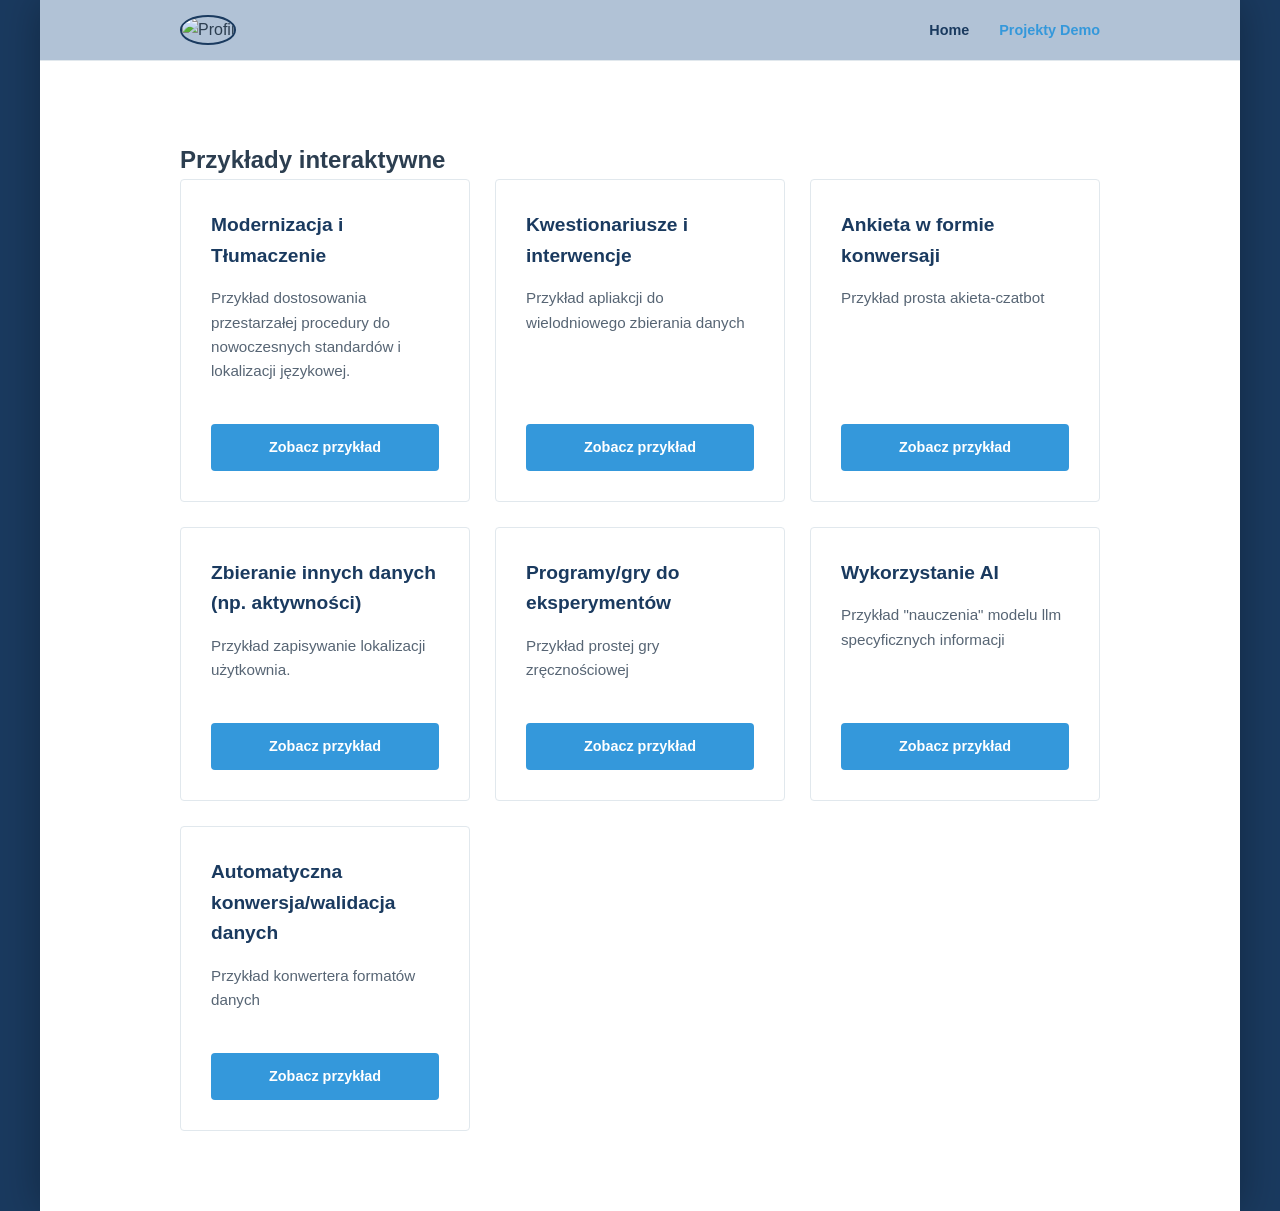
==== demo.html @ 989dee90 "Projekt ankiety - start" ====
<!DOCTYPE html>
<html lang="pl">
<head>
    <meta charset="UTF-8">
    <meta name="viewport" content="width=device-width, initial-scale=1.0">
    <title>Projekty Demo</title>
    <link rel="stylesheet" href="style.css">
</head>
<body class="lang-pl">
    <div class="page-wrapper">
        <nav class="navbar">
            <div class="nav-container">
                <div class="nav-profile"><img src="https://via.placeholder.com/40" alt="Profil"></div>
                <div class="nav-right">
                    <ul class="nav-links">
                        <li><a href="index.html#home"><span class="pl">Home</span><span class="en">Home</span></a></li>
                        <li><a href="demo.html" class="active"><span class="pl">Projekty Demo</span><span class="en">Demo Projects</span></a></li>
                    </ul>
                </div>
            </div>
        </nav>

        <section class="section">
            <div class="container">
                <h1><span class="pl">Przykłady interaktywne</span><span class="en">Interactive Examples</span></h1>
                <div class="demo-grid">
                    <div class="demo-card">
                        <h3><span class="pl">Modernizacja i Tłumaczenie</span><span class="en">Modernization & Translation</span></h3>
                        <p><span class="pl">Przykład dostosowania przestarzałej procedury do nowoczesnych standardów i lokalizacji językowej.</span>
                           <span class="en">Example of adapting an outdated procedure to modern standards and language localization.</span></p>
                        <a href="demo/app1.html" class="btn-primary"><span class="pl">Zobacz przykład</span><span class="en">View Comparison</span></a>
                    </div>
                    <div class="demo-card">
                        <h3><span class="pl">Kwestionariusze i interwencje</span><span class="en">Modernization & Translation</span></h3>
                        <p><span class="pl">Przykład apliakcji do wielodniowego zbierania danych </span>
                           <span class="en">Example of adapting an outdated procedure to modern standards and language localization.</span></p>
                        <a href="demo/app6.html" class="btn-primary"><span class="pl">Zobacz przykład</span><span class="en">View Comparison</span></a>
                    </div>
                    <div class="demo-card">
                        <h3><span class="pl">Ankieta w formie konwersaji</span><span class="en">Modernization & Translation</span></h3>
                        <p><span class="pl">Przykład prosta akieta-czatbot </span>
                           <span class="en">Example of adapting an outdated procedure to modern standards and language localization.</span></p>
                        <a href="demo/app7.html" class="btn-primary"><span class="pl">Zobacz przykład</span><span class="en">View Comparison</span></a>
                    </div>
                    <div class="demo-card">
                        <h3><span class="pl">Zbieranie innych danych (np. aktywności)</span><span class="en">Modernization & Translation</span></h3>
                        <p><span class="pl">Przykład zapisywanie lokalizacji użytkownia.</span>
                           <span class="en">Example of adapting an outdated procedure to modern standards and language localization.</span></p>
                        <a href="demo/app2.html" class="btn-primary"><span class="pl">Zobacz przykład</span><span class="en">View Comparison</span></a>
                    </div>
                    <div class="demo-card">
                        <h3><span class="pl">Programy/gry do eksperymentów</span><span class="en">Modernization & Translation</span></h3>
                        <p><span class="pl">Przykład prostej gry zręcznościowej </span>
                           <span class="en">Example of adapting an outdated procedure to modern standards and language localization.</span></p>
                        <a href="demo/app5.html" class="btn-primary"><span class="pl">Zobacz przykład</span><span class="en">View Comparison</span></a>
                    </div>
                        <div class="demo-card">
                        <h3><span class="pl">Wykorzystanie AI</span><span class="en">Modernization & Translation</span></h3>
                        <p><span class="pl">Przykład "nauczenia" modelu llm specyficznych informacji</span>
                           <span class="en">Example of adapting an outdated procedure to modern standards and language localization.</span></p>
                        <a href="demo/app3.html" class="btn-primary"><span class="pl">Zobacz przykład</span><span class="en">View Comparison</span></a>
                    </div>
                    <div class="demo-card">
                        <h3><span class="pl">Automatyczna konwersja/walidacja danych</span><span class="en">Modernization & Translation</span></h3>
                        <p><span class="pl">Przykład konwertera formatów danych </span>
                           <span class="en">Example of adapting an outdated procedure to modern standards and language localization.</span></p>
                        <a href="demo/app4.html" class="btn-primary"><span class="pl">Zobacz przykład</span><span class="en">View Comparison</span></a>
                    </div>

                    <!-- Powtórz karty dla pozostałych 5 aplikacji -->
                </div>
            </div>
        </section>
    </div>
    <script src="script.js"></script>
</body>
</html>
---- style.css ----
:root {
    --primary-blue: #1a3a5f;
    --light-blue: #f0f7ff;
    --accent-blue: #3498db;
    --text-dark: #2c3e50;
    --text-light: #ffffff;
    --bg-page: #ffffff;
    --border-color: #e1e8ed;
}

* {
    margin: 0;
    padding: 0;
    box-sizing: border-box;
}

body {
    font-family: 'Inter', sans-serif;
    color: var(--text-dark);
    line-height: 1.6;
    background-color: var(--primary-blue);
    scroll-behavior: smooth;
}

.page-wrapper {
    max-width: 1200px;
    margin: 0 auto;
    background-color: var(--bg-page);
    min-height: 100vh;
    box-shadow: 0 0 40px rgba(0,0,0,0.3);
    position: relative;
}

.container {
    max-width: 1000px;
    margin: 0 auto;
    padding: 0 40px;
}

.section {
    padding: 80px 0;
}

.navbar {
    position: sticky;
    top: 0;
    width: 100%;
    background: #b1c2d6;

    border-bottom: 1px solid var(--border-color);
    z-index: 1000;
}

.nav-container {
    max-width: 1000px;
    margin: 0 auto;
    display: flex;
    justify-content: space-between;
    align-items: center;
    padding: 15px 40px;
}

.nav-profile img {
    border-radius: 50%;
    border: 2px solid var(--primary-blue);
    width: 50px;
    height: 50px;
}

.nav-links {
    display: flex;
    list-style: none;
    gap: 30px;
}

.nav-links a {
    text-decoration: none;
    color: var(--primary-blue);
    font-weight: 600;
    font-size: 0.9rem;
    transition: color 0.3s;
}

.nav-links a:hover, .nav-links a.active {
    color: var(--accent-blue);
}

.hero h1, .demo-hero h1 {
    font-size: 2.5rem;
    color: var(--primary-blue);
    margin-bottom: 20px;
}

.intro-text {
    font-size: 1.1rem;
    max-width: 700px;
    color: #576574;
}

.services {
    background-color: var(--light-blue);
}

.services h2 {
    margin-bottom: 40px;
    color: var(--primary-blue);
}

.services-grid {
    display: grid;
    grid-template-columns: repeat(auto-fit, minmax(300px, 1fr));
    gap: 30px;
}

.service-item h3 {
    color: var(--accent-blue);
    margin-bottom: 10px;
}

.timeline {
    position: relative;
    padding-left: 40px;
}

.timeline::before {
    content: '';
    position: absolute;
    left: 0;
    top: 0;
    width: 2px;
    height: 100%;
    background: var(--primary-blue);
}

.timeline-item {
    position: relative;
    display: flex;
    align-items: center;
    margin-bottom: 60px;
}

.timeline-img {
    position: absolute;
    left: -70px;
    background: white;
    padding: 5px;
}

.timeline-img img {
    width: 50px;
    height: 50px;
    object-fit: cover;
    border: 1px solid var(--border-color);
}

.timeline-content {
    background: white;
    padding: 0 20px;
}

.footer-grid {
    display: grid;
    grid-template-columns: 1fr 1fr;
    gap: 50px;
    border-top: 1px solid var(--border-color);
    padding-top: 50px;
}

.contact-card {
    background: var(--primary-blue);
    color: white;
    padding: 30px;
    border-radius: 4px;
}

.contact-card h3 {
    margin-bottom: 15px;
}

.email-link {
    color: var(--accent-blue);
    text-decoration: none;
    font-weight: 600;
}

.demo-grid {
    display: grid;
    grid-template-columns: repeat(auto-fit, minmax(280px, 1fr));
    gap: 25px;
}

.demo-card {
    padding: 30px;
    border: 1px solid var(--border-color);
    border-radius: 4px;
    transition: all 0.3s;
    display: flex;
    flex-direction: column;
}

.demo-card:hover {
    border-color: var(--accent-blue);
    box-shadow: 0 5px 15px rgba(0,0,0,0.05);
}

.demo-card h3 {
    color: var(--primary-blue);
    margin-bottom: 15px;
    font-size: 1.2rem;
}

.demo-card p {
    font-size: 0.95rem;
    color: #576574;
    margin-bottom: 25px;
    flex-grow: 1;
}

.btn-primary, .btn-secondary {
    display: inline-block;
    text-decoration: none;
    border-radius: 4px;
    font-weight: 600;
    font-size: 0.9rem;
    transition: all 0.2s;
    text-align: center;
}

.btn-primary {
    background: var(--accent-blue);
    color: white;
    padding: 12px 25px;
    margin-top: 15px;
}

.btn-secondary {
    color: var(--accent-blue);
    padding: 10px 0;
    border-bottom: 2px solid transparent;
    align-self: flex-start;
}

.btn-secondary:hover {
    border-bottom-color: var(--accent-blue);
}

/* Logika przełączania języków */
.lang-pl .en { display: none; }
.lang-en .pl { display: none; }

.nav-right {
    display: flex;
    align-items: center;
    gap: 20px;
}

.lang-btn {
    background: var(--primary-blue);
    color: white;
    border: none;
    padding: 5px 10px;
    border-radius: 4px;
    cursor: pointer;
    font-weight: bold;
    font-size: 0.8rem;
}

.lang-btn:hover {
    background: var(--accent-blue);
}

@media (max-width: 768px) {
    .nav-container { flex-direction: column; gap: 10px; }
}

@media (max-width: 900px) {
    .page-wrapper {
        margin: 0;
        max-width: 100%;
    }
}

@media (max-width: 768px) {
    .container { padding: 0 25px; }
    .nav-container { padding: 15px 25px; }
    .footer-grid { grid-template-columns: 1fr; }
    .timeline { padding-left: 20px; }
    .timeline-img { position: static; margin-right: 20px; margin-bottom: 10px; }
    .timeline-item { flex-direction: column; align-items: flex-start; }
}
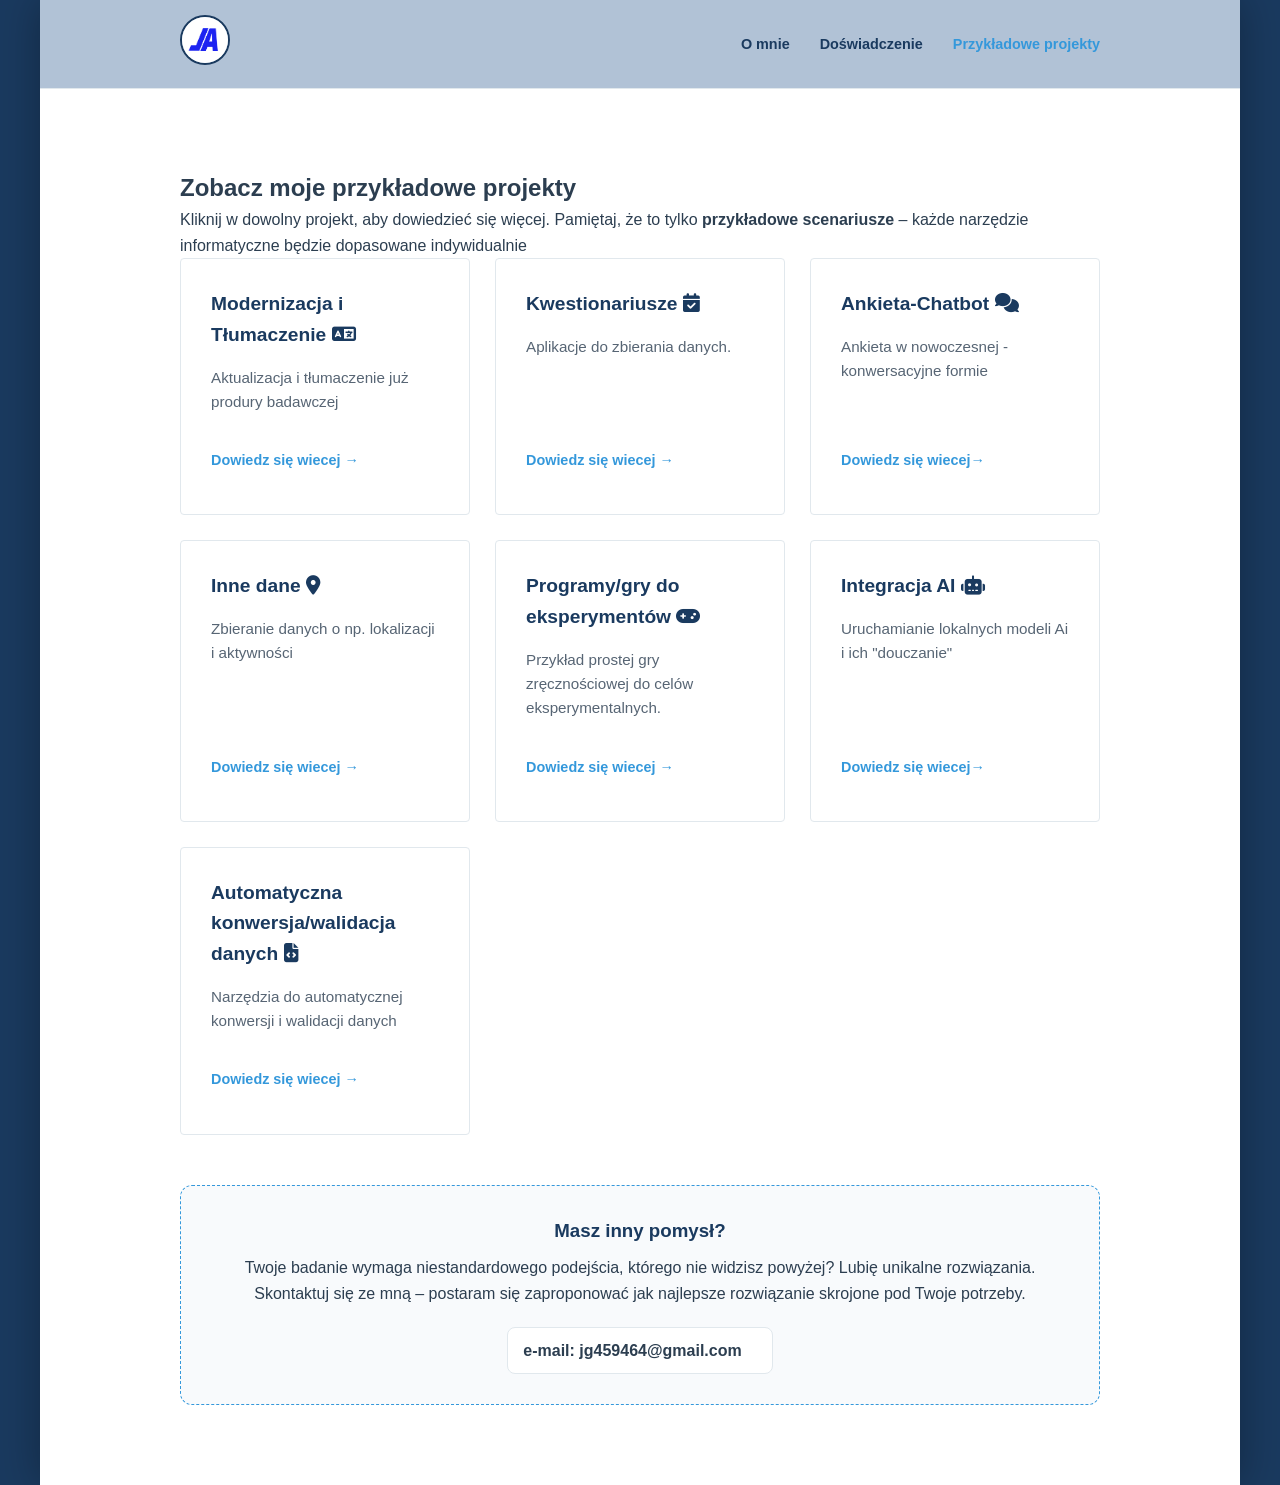
==== commit b392a6dc: "Update demo.html" ====
--- a/demo.html
+++ b/demo.html
@@ -3,75 +3,107 @@
 <head>
     <meta charset="UTF-8">
     <meta name="viewport" content="width=device-width, initial-scale=1.0">
-    <title>Projekty Demo</title>
+    <title>Projekty Demo | Portfolio</title>
     <link rel="stylesheet" href="style.css">
+    <link rel="stylesheet" href="https://cdnjs.cloudflare.com/ajax/libs/font-awesome/6.4.0/css/all.min.css">
 </head>
-<body class="lang-pl">
+<body>
     <div class="page-wrapper">
         <nav class="navbar">
             <div class="nav-container">
-                <div class="nav-profile"><img src="https://via.placeholder.com/40" alt="Profil"></div>
-                <div class="nav-right">
-                    <ul class="nav-links">
-                        <li><a href="index.html#home"><span class="pl">Home</span><span class="en">Home</span></a></li>
-                        <li><a href="demo.html" class="active"><span class="pl">Projekty Demo</span><span class="en">Demo Projects</span></a></li>
-                    </ul>
+                <div class="nav-profile">
+                    <img src="images/logo1.png" alt="Logo" onerror="this.src='https://via.placeholder.com/50'">
                 </div>
+                <ul class="nav-links">
+                    <li><a href="index.html#home">O mnie</a></li>
+                    <li><a href="index.html#experience">Doświadczenie</a></li>
+                    <li><a href="demo.html" class="active">Przykładowe projekty</a></li>
+                </ul>
             </div>
         </nav>
 
         <section class="section">
             <div class="container">
-                <h1><span class="pl">Przykłady interaktywne</span><span class="en">Interactive Examples</span></h1>
+                <h1 class="section-title">Zobacz moje przykładowe projekty</h1>
+                <p class="section-subtitle">
+                    Kliknij w dowolny projekt, aby dowiedzieć się więcej. Pamiętaj, że to tylko <strong>przykładowe scenariusze</strong> – każde narzędzie informatyczne będzie dopasowane indywidualnie
+                </p>
                 <div class="demo-grid">
+                    
                     <div class="demo-card">
-                        <h3><span class="pl">Modernizacja i Tłumaczenie</span><span class="en">Modernization & Translation</span></h3>
-                        <p><span class="pl">Przykład dostosowania przestarzałej procedury do nowoczesnych standardów i lokalizacji językowej.</span>
-                           <span class="en">Example of adapting an outdated procedure to modern standards and language localization.</span></p>
-                        <a href="demo/app1.html" class="btn-primary"><span class="pl">Zobacz przykład</span><span class="en">View Comparison</span></a>
-                    </div>
-                    <div class="demo-card">
-                        <h3><span class="pl">Kwestionariusze i interwencje</span><span class="en">Modernization & Translation</span></h3>
-                        <p><span class="pl">Przykład apliakcji do wielodniowego zbierania danych </span>
-                           <span class="en">Example of adapting an outdated procedure to modern standards and language localization.</span></p>
-                        <a href="demo/app6.html" class="btn-primary"><span class="pl">Zobacz przykład</span><span class="en">View Comparison</span></a>
-                    </div>
-                    <div class="demo-card">
-                        <h3><span class="pl">Ankieta w formie konwersaji</span><span class="en">Modernization & Translation</span></h3>
-                        <p><span class="pl">Przykład prosta akieta-czatbot </span>
-                           <span class="en">Example of adapting an outdated procedure to modern standards and language localization.</span></p>
-                        <a href="demo/app7.html" class="btn-primary"><span class="pl">Zobacz przykład</span><span class="en">View Comparison</span></a>
-                    </div>
-                    <div class="demo-card">
-                        <h3><span class="pl">Zbieranie innych danych (np. aktywności)</span><span class="en">Modernization & Translation</span></h3>
-                        <p><span class="pl">Przykład zapisywanie lokalizacji użytkownia.</span>
-                           <span class="en">Example of adapting an outdated procedure to modern standards and language localization.</span></p>
-                        <a href="demo/app2.html" class="btn-primary"><span class="pl">Zobacz przykład</span><span class="en">View Comparison</span></a>
-                    </div>
-                    <div class="demo-card">
-                        <h3><span class="pl">Programy/gry do eksperymentów</span><span class="en">Modernization & Translation</span></h3>
-                        <p><span class="pl">Przykład prostej gry zręcznościowej </span>
-                           <span class="en">Example of adapting an outdated procedure to modern standards and language localization.</span></p>
-                        <a href="demo/app5.html" class="btn-primary"><span class="pl">Zobacz przykład</span><span class="en">View Comparison</span></a>
-                    </div>
-                        <div class="demo-card">
-                        <h3><span class="pl">Wykorzystanie AI</span><span class="en">Modernization & Translation</span></h3>
-                        <p><span class="pl">Przykład "nauczenia" modelu llm specyficznych informacji</span>
-                           <span class="en">Example of adapting an outdated procedure to modern standards and language localization.</span></p>
-                        <a href="demo/app3.html" class="btn-primary"><span class="pl">Zobacz przykład</span><span class="en">View Comparison</span></a>
-                    </div>
-                    <div class="demo-card">
-                        <h3><span class="pl">Automatyczna konwersja/walidacja danych</span><span class="en">Modernization & Translation</span></h3>
-                        <p><span class="pl">Przykład konwertera formatów danych </span>
-                           <span class="en">Example of adapting an outdated procedure to modern standards and language localization.</span></p>
-                        <a href="demo/app4.html" class="btn-primary"><span class="pl">Zobacz przykład</span><span class="en">View Comparison</span></a>
+                        <div class="card-header">
+                            <h3>Modernizacja i Tłumaczenie  <i class="fa-solid fa-language demo-icon-inline"></i></h3>
+                        </div>
+                        <p>Aktualizacja i tłumaczenie już produry badawczej</p>
+                        <a href="demo/app1.html" class="btn-secondary">Dowiedz się wiecej →</a>
                     </div>
 
-                    <!-- Powtórz karty dla pozostałych 5 aplikacji -->
+                    <div class="demo-card">
+                        <div class="card-header">
+                            <h3>Kwestionariusze  <i class="fa-solid fa-calendar-check demo-icon-inline"></i></h3>
+                        </div>
+                        <p>Aplikacje do zbierania danych.</p>
+                        <a href="demo/app6.html" class="btn-secondary">Dowiedz się wiecej →</a>
+                    </div>
+
+                    <div class="demo-card">
+                        <div class="card-header">
+                            <h3>Ankieta-Chatbot <i class="fa-solid fa-comments demo-icon-inline"></i></h3>
+                        </div>
+                        <p>Ankieta w nowoczesnej - konwersacyjne formie</p>
+                        <a href="demo/app7.html" class="btn-secondary">Dowiedz się wiecej→</a>
+                    </div>
+
+                    <div class="demo-card">
+                        <div class="card-header">
+                            <h3>Inne dane <i class="fa-solid fa-location-dot demo-icon-inline"></i></h3>
+                        </div>
+                        <p>Zbieranie danych o np. lokalizacji i aktywności</p>
+                        <a href="demo/app2.html" class="btn-secondary">Dowiedz się wiecej →</a>
+                    </div>
+
+                    <div class="demo-card">
+                        <div class="card-header">
+                            <h3>Programy/gry do eksperymentów  <i class="fa-solid fa-gamepad demo-icon-inline"></i></h3>
+                        </div>
+                        <p>Przykład prostej gry zręcznościowej do celów eksperymentalnych. </p>
+                        <a href="demo/app5.html" class="btn-secondary">Dowiedz się wiecej →</a>
+                    </div>
+
+                    <div class="demo-card">
+                        <div class="card-header">
+                            <h3>Integracja AI <i class="fa-solid fa-robot demo-icon-inline"></i></h3>
+                        </div>
+                        <p>Uruchamianie lokalnych modeli Ai i ich "douczanie"</p>
+                        <a href="demo/app3.html" class="btn-secondary">Dowiedz się wiecej→</a>
+                    </div>
+
+                    <div class="demo-card">
+                        <div class="card-header">
+                            <h3>Automatyczna konwersja/walidacja danych <i class="fa-solid fa-file-code demo-icon-inline"></i></h3>
+                        </div>
+                        <p>Narzędzia do automatycznej konwersji i walidacji danych</p>
+                        <a href="demo/app4.html" class="btn-secondary">Dowiedz się wiecej →</a>
+                    </div>
+
                 </div>
-            </div>
+<div class="custom-idea-box" style="margin-top: 50px; padding: 30px; background: #f8fafc; border-radius: 12px; border: 1px dashed var(--accent-blue); text-align: center;">
+    <h3 style="color: var(--primary-blue); margin-bottom: 10px;">Masz inny pomysł?</h3>
+    <p style="color: var(--text-muted); margin-bottom: 20px;">
+        Twoje badanie wymaga niestandardowego podejścia, którego nie widzisz powyżej? Lubię unikalne rozwiązania.<br>
+        Skontaktuj się ze mną – postaram się zaproponować jak najlepsze rozwiązanie skrojone pod Twoje potrzeby.
+    </p>
+
+    <!-- Wyśrodkowany wrapper e-mail -->
+    <div class="email-wrapper" style="margin: 0 auto; max-width: fit-content; background: #fff; border: 1px solid var(--border-color);">
+        <span id="email-address" style="color: var(--text-dark);">e-mail: jg459464@gmail.com</span>
+    </div>
+</div>
         </section>
     </div>
-    <script src="script.js"></script>
 </body>
-</html>+</html>
+
+
+
+
--- a/style.css
+++ b/style.css
@@ -108,7 +108,7 @@
 
 .services-grid {
     display: grid;
-    grid-template-columns: repeat(auto-fit, minmax(300px, 1fr));
+    grid-template-columns: repeat(auto-fit, minmax(190px, 1fr));
     gap: 30px;
 }
 
@@ -147,8 +147,8 @@
 }
 
 .timeline-img img {
-    width: 50px;
-    height: 50px;
+    width: 65px;
+    height: 65px;
     object-fit: cover;
     border: 1px solid var(--border-color);
 }
@@ -269,6 +269,90 @@
     background: var(--accent-blue);
 }
 
+
+.custom-idea-box {
+    margin-top: 60px;
+    transition: transform 0.3s ease;
+}
+.custom-idea-box:hover {
+    transform: scale(1.0);
+}
+
+
+/* Stylizacja wrappera maila */
+.email-wrapper {
+    display: flex;
+    align-items: center;
+    background: rgba(255, 255, 255, 0.1);
+    padding: 10px 15px;
+    border-radius: 8px;
+    margin: 20px 0;
+    position: relative;
+    border: 1px solid rgba(255, 255, 255, 0.2);
+}
+
+#email-address {
+    font-weight: 600;
+    color: var(--white);
+    margin-right: 15px;
+}
+
+#copy-btn {
+    background: none;
+    border: none;
+    color: var(--accent-blue);
+    cursor: pointer;
+    font-size: 1.1rem;
+    transition: 0.3s;
+}
+
+#copy-btn:hover {
+    color: var(--white);
+    transform: scale(1.2);
+}
+
+
+#copy-msg {
+    position: absolute;
+    right: 50%;
+    transform: translateX(50%); 
+    bottom: -25px;
+    font-size: 0.75rem;
+    color: var(--accent-blue);
+    font-weight: 600;
+    display: none;
+    white-space: nowrap;
+}
+
+.custom-idea-box #copy-btn {
+    color: var(--accent-blue);
+}
+
+.custom-idea-box #copy-btn:hover {
+    color: var(--primary-blue);
+}
+
+.btn-outline-white {
+    display: inline-block;
+    padding: 10px 20px;
+    border: 1px solid var(--white);
+    color: var(--white);
+    text-decoration: none;
+    border-radius: 8px;
+    font-size: 0.9rem;
+    font-weight: 600;
+    transition: 0.3s;
+}
+
+.btn-outline-white:hover {
+    background: var(--white);
+    color: var(--primary-blue);
+}
+
+.contact-card p strong {
+    color: var(--accent-blue); 
+}
+
 @media (max-width: 768px) {
     .nav-container { flex-direction: column; gap: 10px; }
 }
@@ -287,4 +371,4 @@
     .timeline { padding-left: 20px; }
     .timeline-img { position: static; margin-right: 20px; margin-bottom: 10px; }
     .timeline-item { flex-direction: column; align-items: flex-start; }
-}+}
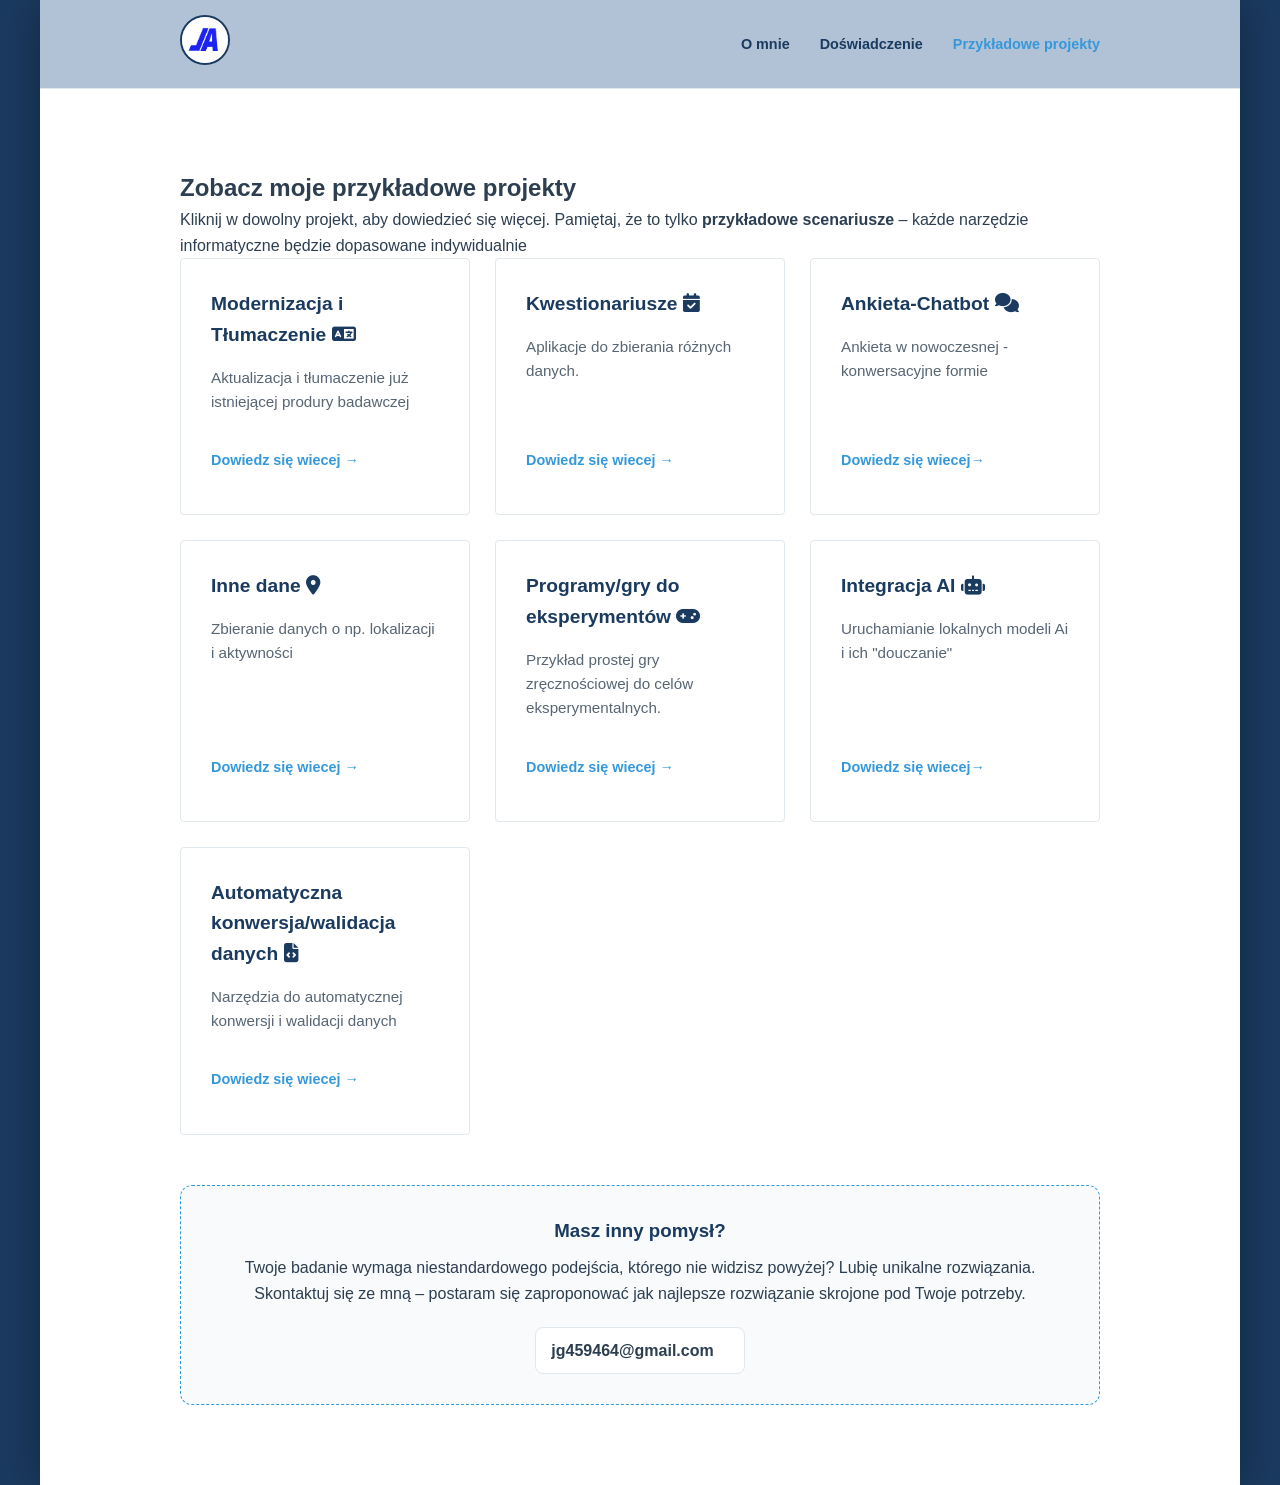
==== commit 0d146915: "update z dysku" ====
--- a/demo.html
+++ b/demo.html
@@ -34,7 +34,7 @@
                         <div class="card-header">
                             <h3>Modernizacja i Tłumaczenie  <i class="fa-solid fa-language demo-icon-inline"></i></h3>
                         </div>
-                        <p>Aktualizacja i tłumaczenie już produry badawczej</p>
+                        <p>Aktualizacja i tłumaczenie już istniejącej produry badawczej</p>
                         <a href="demo/app1.html" class="btn-secondary">Dowiedz się wiecej →</a>
                     </div>
 
@@ -42,7 +42,7 @@
                         <div class="card-header">
                             <h3>Kwestionariusze  <i class="fa-solid fa-calendar-check demo-icon-inline"></i></h3>
                         </div>
-                        <p>Aplikacje do zbierania danych.</p>
+                        <p>Aplikacje do zbierania różnych danych.</p>
                         <a href="demo/app6.html" class="btn-secondary">Dowiedz się wiecej →</a>
                     </div>
 
@@ -96,7 +96,7 @@
 
     <!-- Wyśrodkowany wrapper e-mail -->
     <div class="email-wrapper" style="margin: 0 auto; max-width: fit-content; background: #fff; border: 1px solid var(--border-color);">
-        <span id="email-address" style="color: var(--text-dark);">e-mail: jg459464@gmail.com</span>
+          <span id="email-address">jg459464@gmail.com</span>
     </div>
 </div>
         </section>
--- a/style.css
+++ b/style.css
@@ -354,7 +354,21 @@
 }
 
 @media (max-width: 768px) {
-    .nav-container { flex-direction: column; gap: 10px; }
+    /* Ukrywamy całe logo na telefonach */
+    .nav-profile {
+        display: none;
+    }
+
+    /* Centrujemy menu i zmniejszamy padding, aby pasek był bardzo smukły */
+    .nav-container {
+        justify-content: center;
+        padding: 15px 25px; /* Zmniejszone z 15px na 10px */
+    }
+
+    /* Zmniejszamy odstępy między linkami, żeby zmieściły się w jednej linii na szerokość ekranu */
+    .nav-links {
+        gap: 15px; /* Zmniejszone z 30px na 15px */
+    }
 }
 
 @media (max-width: 900px) {
@@ -366,7 +380,6 @@
 
 @media (max-width: 768px) {
     .container { padding: 0 25px; }
-    .nav-container { padding: 15px 25px; }
     .footer-grid { grid-template-columns: 1fr; }
     .timeline { padding-left: 20px; }
     .timeline-img { position: static; margin-right: 20px; margin-bottom: 10px; }
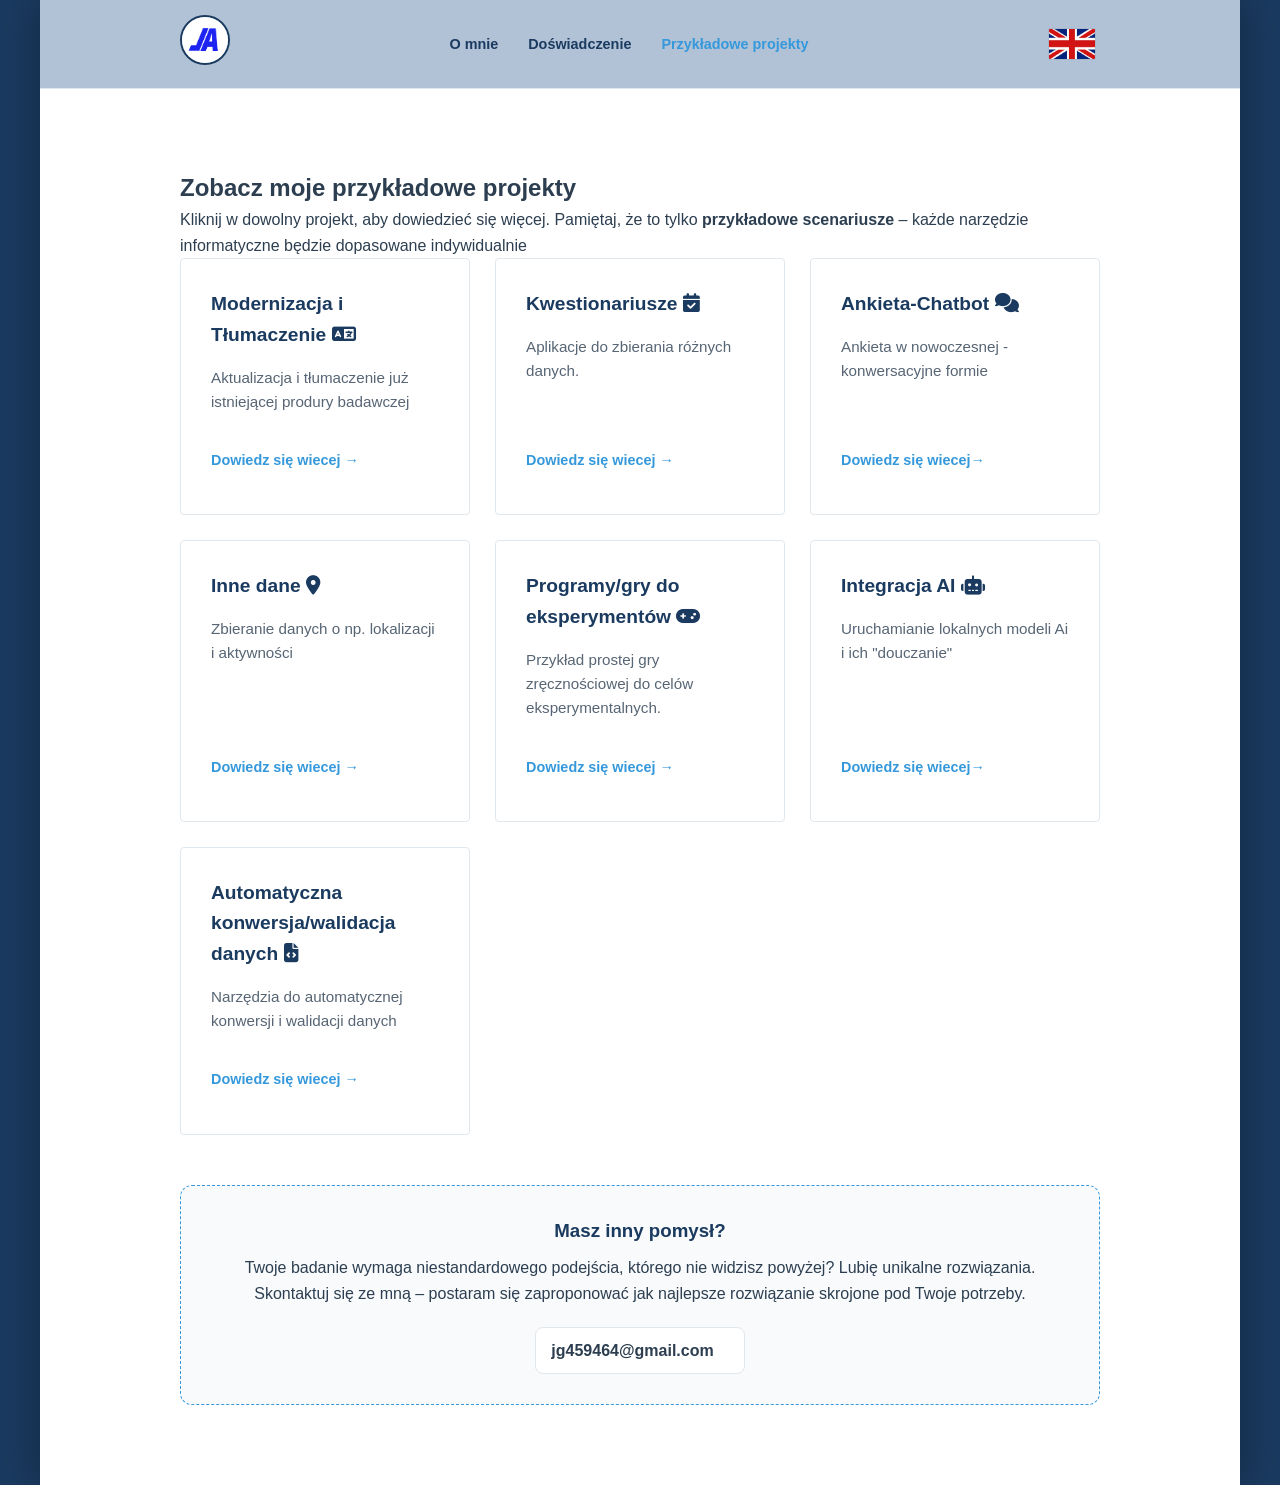
==== commit a9d87784: "Update demo.html" ====
--- a/demo.html
+++ b/demo.html
@@ -19,6 +19,12 @@
                     <li><a href="index.html#experience">Doświadczenie</a></li>
                     <li><a href="demo.html" class="active">Przykładowe projekty</a></li>
                 </ul>
+                <div class="nav-right">
+                  <!-- language switcher -->
+                  <a href="https://justappsjk.github.io" class="lang-link" title="English — switch to English version" aria-label="English">
+                    <img src="images/eng.png" alt="EN" onerror="this.src='https://via.placeholder.com/24'" width="24" height="16">
+                  </a>
+                </div>
             </div>
         </nav>
 
--- a/style.css
+++ b/style.css
@@ -353,6 +353,39 @@
     color: var(--accent-blue); 
 }
 
+/* Language switcher (dostosowane do istniejącego CSS) */
+.nav-right {
+display: flex;
+align-items: center;
+gap: 16px;
+margin-left: 16px;
+}
+.lang-link {
+display: inline-flex;
+align-items: center;
+justify-content: center;
+background: transparent;
+padding: 4px;
+border-radius: 4px;
+text-decoration: none;
+}
+.lang-link img {
+display: block;
+width: 48px;
+height: 32px;
+object-fit: cover;
+border-radius: 2px;
+border: 1px solid rgba(0,0,0,0.06);
+transition: transform 0.12s ease, box-shadow 0.12s ease;
+}
+.lang-link:focus, .lang-link:hover {
+transform: translateY(-2px);
+box-shadow: 0 2px 6px rgba(0,0,0,0.08);
+outline: none;
+}
+
+
+
 @media (max-width: 768px) {
     /* Ukrywamy całe logo na telefonach */
     .nav-profile {
